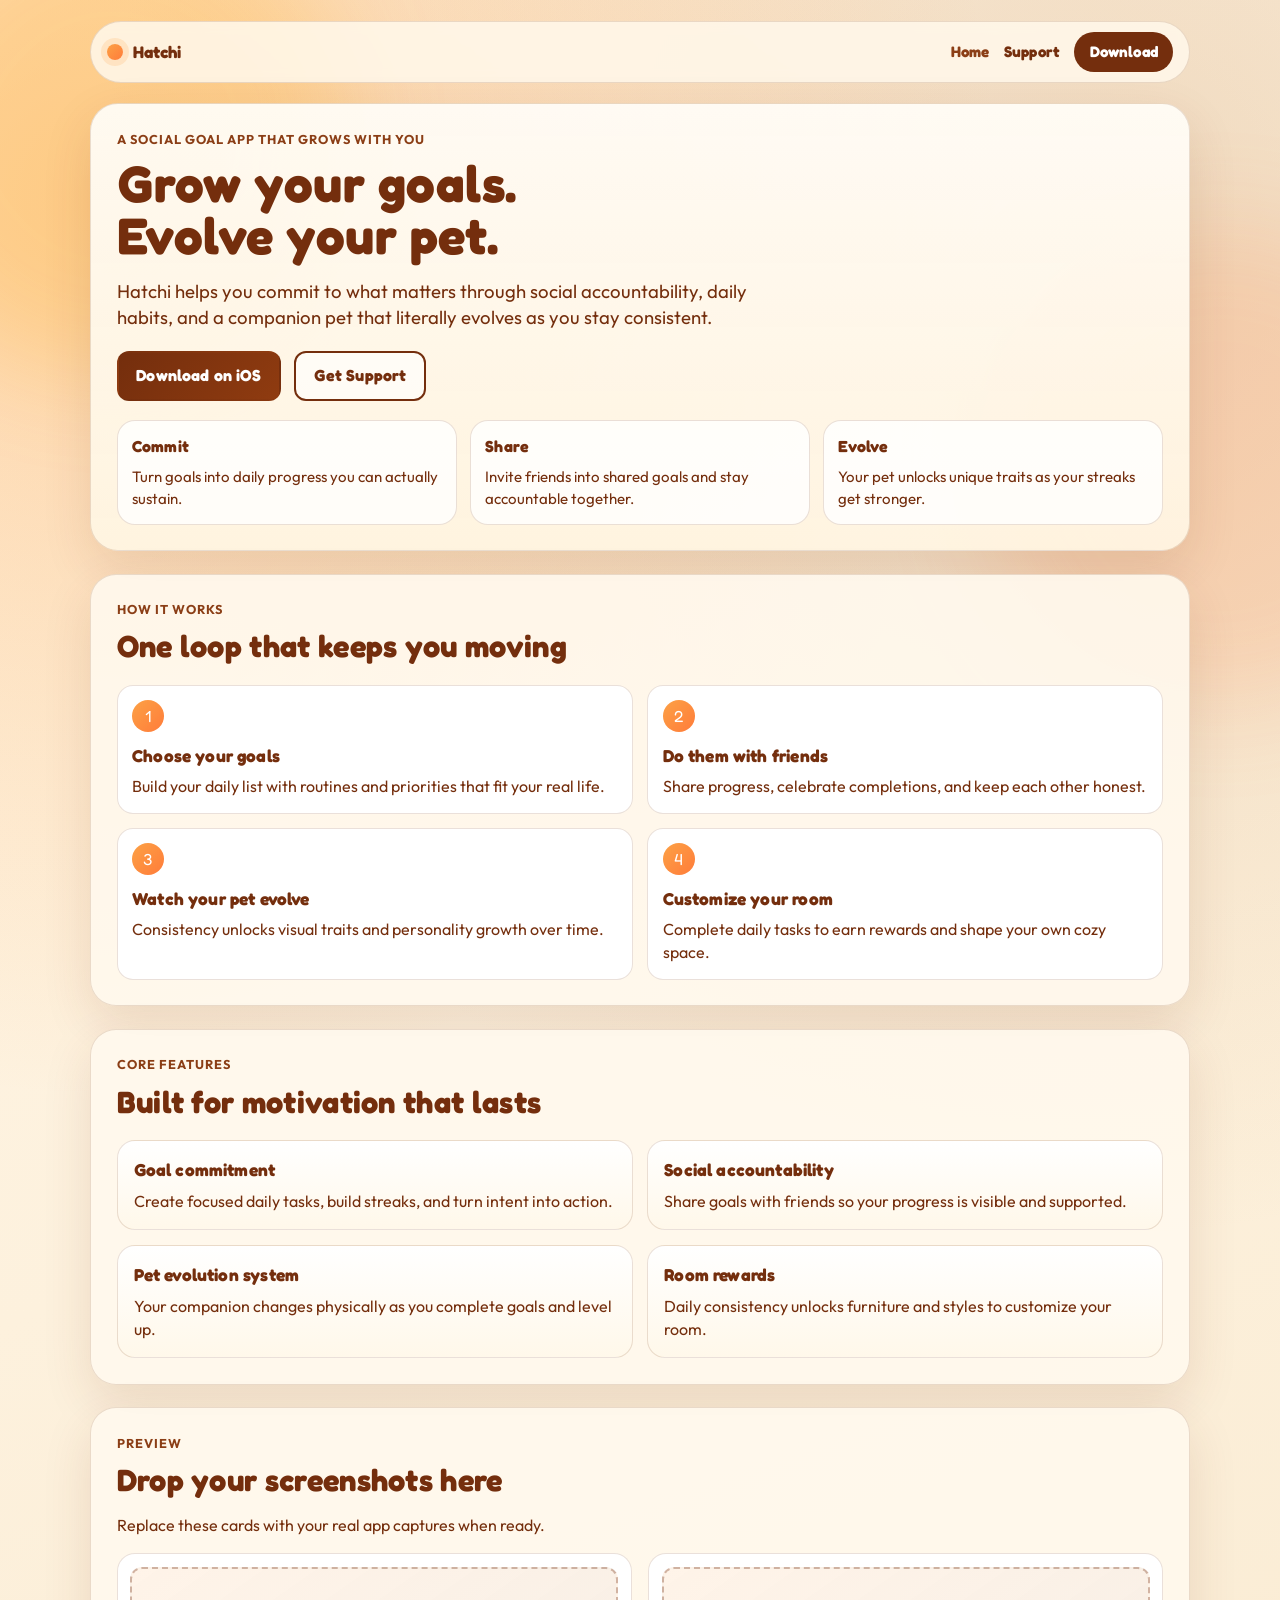
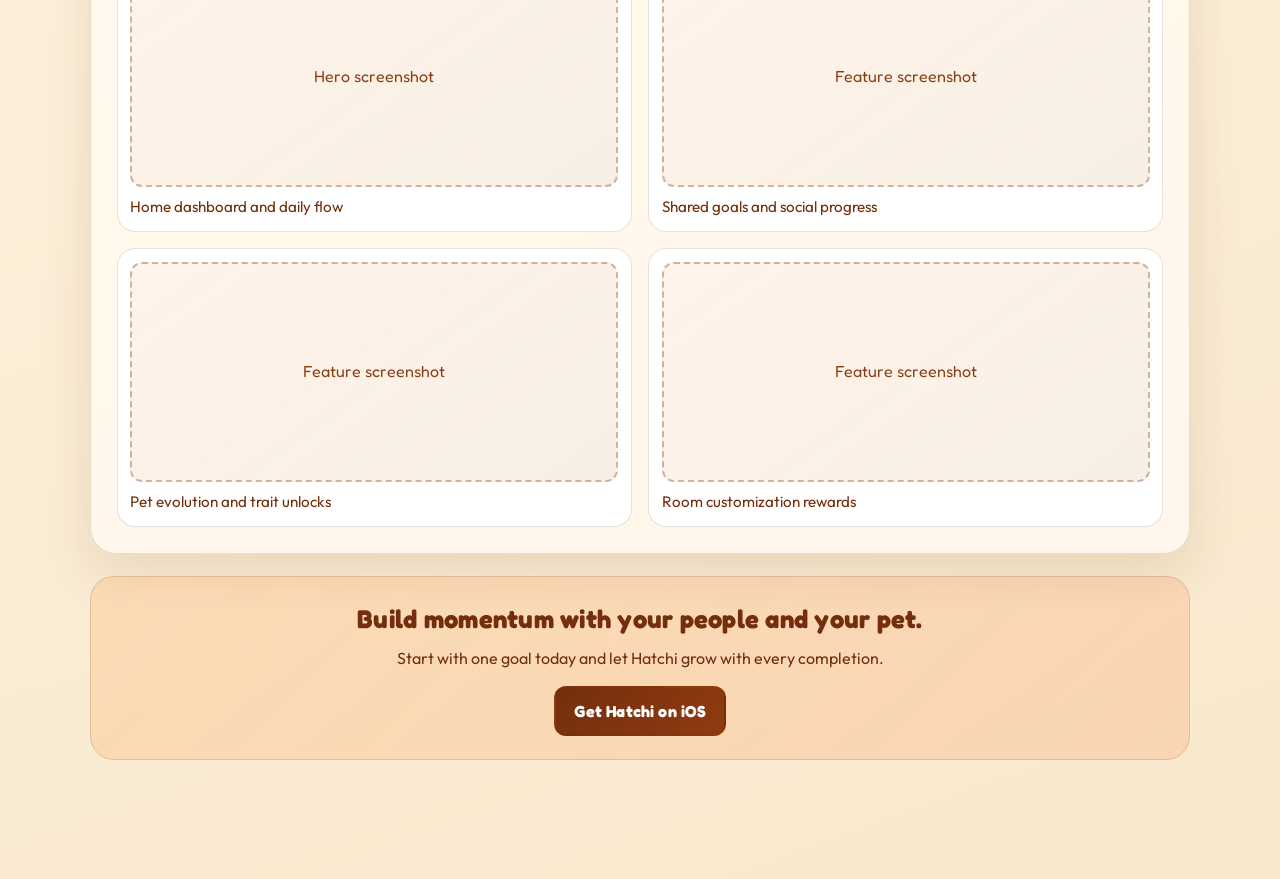
==== hatchi/index.html @ 32c26a91 "Add Hatchi marketing website (home + support) under /hatchi" ====
<!DOCTYPE html>
<html lang="en">
<head>
  <meta charset="UTF-8" />
  <meta name="viewport" content="width=device-width, initial-scale=1.0" />
  <title>Hatchi | Grow your goals. Evolve your pet.</title>
  <meta name="description" content="Hatchi is a social, gamified goal app where your pet evolves as you complete your goals with friends." />
  <meta property="og:title" content="Hatchi" />
  <meta property="og:description" content="Commit to your goals, evolve your pet, and grow with your friends." />
  <meta property="og:type" content="website" />
  <meta property="og:image" content="../favicon.svg" />
  <link rel="icon" href="../favicon.svg" type="image/svg+xml" />
  <link rel="preconnect" href="https://fonts.googleapis.com" />
  <link rel="preconnect" href="https://fonts.gstatic.com" crossorigin />
  <link href="https://fonts.googleapis.com/css2?family=Fredoka:wght@600;700&family=Outfit:wght@400;600;700&display=swap" rel="stylesheet" />
  <link rel="stylesheet" href="styles.css" />
</head>
<body>
  <div class="sky-glow sky-glow-a"></div>
  <div class="sky-glow sky-glow-b"></div>

  <header class="site-header reveal">
    <a class="brand" href="./">
      <span class="brand-orb"></span>
      <span>Hatchi</span>
    </a>
    <nav class="site-nav">
      <a href="./" aria-current="page">Home</a>
      <a href="support/">Support</a>
      <a class="nav-cta" href="#download">Download</a>
    </nav>
  </header>

  <main>
    <section class="hero reveal">
      <p class="eyebrow">A social goal app that grows with you</p>
      <h1>Grow your goals. Evolve your pet.</h1>
      <p class="hero-copy">
        Hatchi helps you commit to what matters through social accountability,
        daily habits, and a companion pet that literally evolves as you stay
        consistent.
      </p>
      <div class="hero-actions">
        <a class="btn btn-primary" id="download" href="#" title="Replace with App Store link">
          Download on iOS
        </a>
        <a class="btn btn-secondary" href="support/">Get Support</a>
      </div>
      <div class="hero-stat-grid">
        <article class="hero-stat">
          <h3>Commit</h3>
          <p>Turn goals into daily progress you can actually sustain.</p>
        </article>
        <article class="hero-stat">
          <h3>Share</h3>
          <p>Invite friends into shared goals and stay accountable together.</p>
        </article>
        <article class="hero-stat">
          <h3>Evolve</h3>
          <p>Your pet unlocks unique traits as your streaks get stronger.</p>
        </article>
      </div>
    </section>

    <section class="section reveal" id="how-it-works">
      <div class="section-heading">
        <p class="eyebrow">How it works</p>
        <h2>One loop that keeps you moving</h2>
      </div>
      <div class="timeline">
        <article>
          <span>1</span>
          <h3>Choose your goals</h3>
          <p>Build your daily list with routines and priorities that fit your real life.</p>
        </article>
        <article>
          <span>2</span>
          <h3>Do them with friends</h3>
          <p>Share progress, celebrate completions, and keep each other honest.</p>
        </article>
        <article>
          <span>3</span>
          <h3>Watch your pet evolve</h3>
          <p>Consistency unlocks visual traits and personality growth over time.</p>
        </article>
        <article>
          <span>4</span>
          <h3>Customize your room</h3>
          <p>Complete daily tasks to earn rewards and shape your own cozy space.</p>
        </article>
      </div>
    </section>

    <section class="section reveal" id="features">
      <div class="section-heading">
        <p class="eyebrow">Core features</p>
        <h2>Built for motivation that lasts</h2>
      </div>
      <div class="feature-grid">
        <article class="feature-card">
          <h3>Goal commitment</h3>
          <p>Create focused daily tasks, build streaks, and turn intent into action.</p>
        </article>
        <article class="feature-card">
          <h3>Social accountability</h3>
          <p>Share goals with friends so your progress is visible and supported.</p>
        </article>
        <article class="feature-card">
          <h3>Pet evolution system</h3>
          <p>Your companion changes physically as you complete goals and level up.</p>
        </article>
        <article class="feature-card">
          <h3>Room rewards</h3>
          <p>Daily consistency unlocks furniture and styles to customize your room.</p>
        </article>
      </div>
    </section>

    <section class="section reveal" id="screenshots">
      <div class="section-heading">
        <p class="eyebrow">Preview</p>
        <h2>Drop your screenshots here</h2>
      </div>
      <p class="section-intro">
        Replace these cards with your real app captures when ready.
      </p>
      <div class="gallery-grid">
        <figure class="shot-card">
          <div class="shot-placeholder">Hero screenshot</div>
          <figcaption>Home dashboard and daily flow</figcaption>
        </figure>
        <figure class="shot-card">
          <div class="shot-placeholder">Feature screenshot</div>
          <figcaption>Shared goals and social progress</figcaption>
        </figure>
        <figure class="shot-card">
          <div class="shot-placeholder">Feature screenshot</div>
          <figcaption>Pet evolution and trait unlocks</figcaption>
        </figure>
        <figure class="shot-card">
          <div class="shot-placeholder">Feature screenshot</div>
          <figcaption>Room customization rewards</figcaption>
        </figure>
      </div>
    </section>

    <section class="final-cta reveal">
      <h2>Build momentum with your people and your pet.</h2>
      <p>Start with one goal today and let Hatchi grow with every completion.</p>
      <a class="btn btn-primary" href="#" title="Replace with App Store link">Get Hatchi on iOS</a>
    </section>
  </main>

  <footer class="site-footer reveal">
    <p>Hatchi</p>
    <nav>
      <a href="support/">Support</a>
      <a href="#" title="Replace with privacy policy URL">Privacy</a>
      <a href="#" title="Replace with terms URL">Terms</a>
    </nav>
  </footer>

  <script src="script.js"></script>
</body>
</html>
---- hatchi/styles.css ----
:root {
  --ink: #742e0d;
  --ink-soft: #8b3e16;
  --cream: #f5eedc;
  --sand: #fff8ea;
  --honey: #d4a574;
  --sun: #fca145;
  --ember: #ff7c3a;
  --card-shadow: 0 18px 50px rgba(116, 46, 13, 0.12);
  --line: rgba(116, 46, 13, 0.15);
}

* {
  box-sizing: border-box;
}

html,
body {
  margin: 0;
  padding: 0;
  min-height: 100%;
}

body {
  font-family: "Outfit", "Segoe UI", sans-serif;
  color: var(--ink);
  background:
    radial-gradient(circle at 8% 8%, rgba(252, 161, 69, 0.4), transparent 35%),
    radial-gradient(circle at 85% 10%, rgba(212, 165, 116, 0.35), transparent 40%),
    linear-gradient(160deg, #fff6e8 0%, #fdf1dd 45%, #f8e8cd 100%);
  line-height: 1.45;
  overflow-x: hidden;
}

h1,
h2,
h3,
.brand,
.btn,
.site-nav a {
  font-family: "Fredoka", "Trebuchet MS", sans-serif;
  font-weight: 700;
  letter-spacing: 0.01em;
}

a {
  color: inherit;
}

.sky-glow {
  position: fixed;
  width: 42vw;
  max-width: 480px;
  aspect-ratio: 1 / 1;
  border-radius: 999px;
  pointer-events: none;
  z-index: -1;
  filter: blur(50px);
  opacity: 0.5;
}

.sky-glow-a {
  top: -8vw;
  left: -10vw;
  background: rgba(255, 166, 0, 0.4);
}

.sky-glow-b {
  top: 25vh;
  right: -14vw;
  background: rgba(255, 124, 58, 0.33);
}

.site-header {
  width: min(1100px, 92vw);
  margin: 1.3rem auto 0;
  padding: 0.65rem 1rem;
  border: 1px solid var(--line);
  border-radius: 999px;
  display: flex;
  justify-content: space-between;
  align-items: center;
  background: rgba(255, 248, 234, 0.88);
  backdrop-filter: blur(6px);
}

.brand {
  display: inline-flex;
  align-items: center;
  gap: 0.6rem;
  text-decoration: none;
  font-size: 1.05rem;
}

.brand-orb {
  width: 1rem;
  height: 1rem;
  border-radius: 999px;
  background: linear-gradient(135deg, var(--sun), var(--ember));
  box-shadow: 0 0 0 6px rgba(252, 161, 69, 0.18);
}

.site-nav {
  display: inline-flex;
  align-items: center;
  gap: 0.9rem;
}

.site-nav a {
  text-decoration: none;
  font-size: 0.95rem;
}

.site-nav a[aria-current="page"] {
  color: var(--ink-soft);
}

.nav-cta {
  background: var(--ink);
  color: #fff;
  padding: 0.55rem 0.95rem;
  border-radius: 999px;
}

main {
  width: min(1100px, 92vw);
  margin: 1.25rem auto 3rem;
}

.hero {
  background: linear-gradient(180deg, rgba(255, 252, 246, 0.95), rgba(255, 245, 226, 0.92));
  border: 1px solid var(--line);
  border-radius: 28px;
  box-shadow: var(--card-shadow);
  padding: clamp(1.5rem, 2vw, 2.2rem);
}

.eyebrow {
  margin: 0;
  text-transform: uppercase;
  letter-spacing: 0.08em;
  font-size: 0.8rem;
  color: var(--ink-soft);
  font-weight: 700;
}

h1 {
  margin: 0.55rem 0 0;
  font-size: clamp(2rem, 4vw, 3.6rem);
  line-height: 1.02;
  max-width: 16ch;
}

.hero-copy {
  margin: 1rem 0 0;
  font-size: clamp(1rem, 1.45vw, 1.18rem);
  max-width: 56ch;
}

.hero-actions {
  margin-top: 1.2rem;
  display: flex;
  flex-wrap: wrap;
  gap: 0.8rem;
}

.btn {
  text-decoration: none;
  border-radius: 12px;
  padding: 0.72rem 1.1rem;
  display: inline-flex;
  align-items: center;
  justify-content: center;
  border: 2px solid transparent;
}

.btn-primary {
  color: #fff;
  background: linear-gradient(130deg, var(--ink), #8f3b10);
}

.btn-primary:hover,
.btn-primary:focus-visible {
  transform: translateY(-1px);
}

.btn-secondary {
  border-color: var(--ink);
  background: rgba(255, 255, 255, 0.62);
}

.hero-stat-grid {
  margin-top: 1.2rem;
  display: grid;
  grid-template-columns: repeat(3, minmax(0, 1fr));
  gap: 0.8rem;
}

.hero-stat {
  border: 1px solid var(--line);
  border-radius: 18px;
  background: rgba(255, 255, 255, 0.82);
  padding: 0.9rem;
}

.hero-stat h3 {
  margin: 0;
  font-size: 1rem;
}

.hero-stat p {
  margin: 0.45rem 0 0;
  font-size: 0.94rem;
}

.section {
  margin-top: 1.4rem;
  border: 1px solid var(--line);
  border-radius: 26px;
  background: rgba(255, 249, 238, 0.9);
  box-shadow: var(--card-shadow);
  padding: clamp(1.3rem, 2vw, 2rem);
}

.section-heading h2 {
  margin: 0.35rem 0 0;
  font-size: clamp(1.4rem, 2.4vw, 2.3rem);
}

.timeline {
  margin-top: 1rem;
  display: grid;
  grid-template-columns: repeat(2, minmax(0, 1fr));
  gap: 0.9rem;
}

.timeline article {
  border-radius: 16px;
  border: 1px solid var(--line);
  background: #fff;
  padding: 0.9rem;
}

.timeline span {
  width: 2rem;
  height: 2rem;
  border-radius: 999px;
  background: linear-gradient(135deg, var(--sun), var(--ember));
  color: #fff;
  font-family: "Fredoka", "Trebuchet MS", sans-serif;
  display: inline-flex;
  align-items: center;
  justify-content: center;
}

.timeline h3 {
  margin: 0.65rem 0 0;
  font-size: 1.08rem;
}

.timeline p {
  margin: 0.45rem 0 0;
}

.feature-grid {
  margin-top: 1rem;
  display: grid;
  grid-template-columns: repeat(2, minmax(0, 1fr));
  gap: 0.9rem;
}

.feature-card {
  border: 1px solid var(--line);
  border-radius: 18px;
  background: linear-gradient(180deg, #fff, #fff8ea);
  padding: 1rem;
}

.feature-card h3 {
  margin: 0;
  font-size: 1.08rem;
}

.feature-card p {
  margin: 0.5rem 0 0;
}

.section-intro {
  margin: 0.7rem 0 0;
}

.gallery-grid {
  margin-top: 1rem;
  display: grid;
  grid-template-columns: repeat(2, minmax(0, 1fr));
  gap: 1rem;
}

.shot-card {
  margin: 0;
  border: 1px solid var(--line);
  border-radius: 18px;
  padding: 0.8rem;
  background: #fff;
}

.shot-placeholder {
  min-height: 220px;
  border-radius: 12px;
  border: 2px dashed rgba(116, 46, 13, 0.32);
  display: grid;
  place-items: center;
  font-family: "Fredoka", "Trebuchet MS", sans-serif;
  color: var(--ink-soft);
  background: linear-gradient(145deg, rgba(252, 161, 69, 0.12), rgba(212, 165, 116, 0.18));
}

.shot-card figcaption {
  margin-top: 0.6rem;
  font-size: 0.95rem;
}

.final-cta {
  margin-top: 1.4rem;
  border: 1px solid var(--line);
  border-radius: 24px;
  padding: 1.4rem;
  background: linear-gradient(135deg, rgba(252, 161, 69, 0.22), rgba(255, 124, 58, 0.18));
  text-align: center;
}

.final-cta h2 {
  margin: 0;
  font-size: clamp(1.35rem, 2vw, 2.2rem);
}

.final-cta p {
  margin: 0.65rem auto 1rem;
  max-width: 60ch;
}

.site-footer {
  width: min(1100px, 92vw);
  margin: 0 auto 2rem;
  border-top: 1px solid var(--line);
  padding-top: 0.9rem;
  display: flex;
  justify-content: space-between;
  align-items: center;
  gap: 1rem;
  flex-wrap: wrap;
}

.site-footer p {
  margin: 0;
  font-family: "Fredoka", "Trebuchet MS", sans-serif;
}

.site-footer nav {
  display: inline-flex;
  gap: 0.9rem;
  flex-wrap: wrap;
}

.site-footer nav a {
  text-decoration: none;
  border-bottom: 1px solid transparent;
}

.site-footer nav a:hover,
.site-footer nav a:focus-visible {
  border-bottom-color: var(--ink);
}

.support-main {
  width: min(1100px, 92vw);
  margin: 1.25rem auto 3rem;
}

.support-hero {
  margin-bottom: 1.25rem;
}

.support-contact-grid {
  margin-top: 1rem;
  display: grid;
  grid-template-columns: repeat(2, minmax(0, 1fr));
  gap: 0.9rem;
}

.support-contact-grid article {
  border: 1px solid var(--line);
  border-radius: 16px;
  background: #fff;
  padding: 0.95rem;
}

.support-contact-grid h2 {
  margin: 0;
  font-size: 1.1rem;
}

.support-contact-grid p {
  margin: 0.55rem 0 0;
}

.faq-list {
  margin-top: 1rem;
  display: grid;
  gap: 0.8rem;
}

.faq-list details {
  border: 1px solid var(--line);
  border-radius: 14px;
  background: #fff;
  padding: 0.75rem 0.9rem;
}

.faq-list summary {
  cursor: pointer;
  font-family: "Fredoka", "Trebuchet MS", sans-serif;
}

.faq-list p {
  margin: 0.7rem 0 0;
}

.reveal {
  opacity: 0;
  transform: translateY(16px);
  transition: opacity 420ms ease, transform 420ms ease;
}

.reveal.in-view {
  opacity: 1;
  transform: translateY(0);
}

@media (max-width: 960px) {
  .hero-stat-grid,
  .timeline,
  .feature-grid,
  .gallery-grid,
  .support-contact-grid {
    grid-template-columns: 1fr;
  }

  .site-header {
    border-radius: 20px;
    flex-direction: column;
    align-items: flex-start;
    gap: 0.7rem;
  }

  .site-nav {
    flex-wrap: wrap;
  }
}

@media (max-width: 540px) {
  .site-nav a {
    font-size: 0.9rem;
  }

  .btn {
    width: 100%;
  }

  .shot-placeholder {
    min-height: 180px;
  }
}
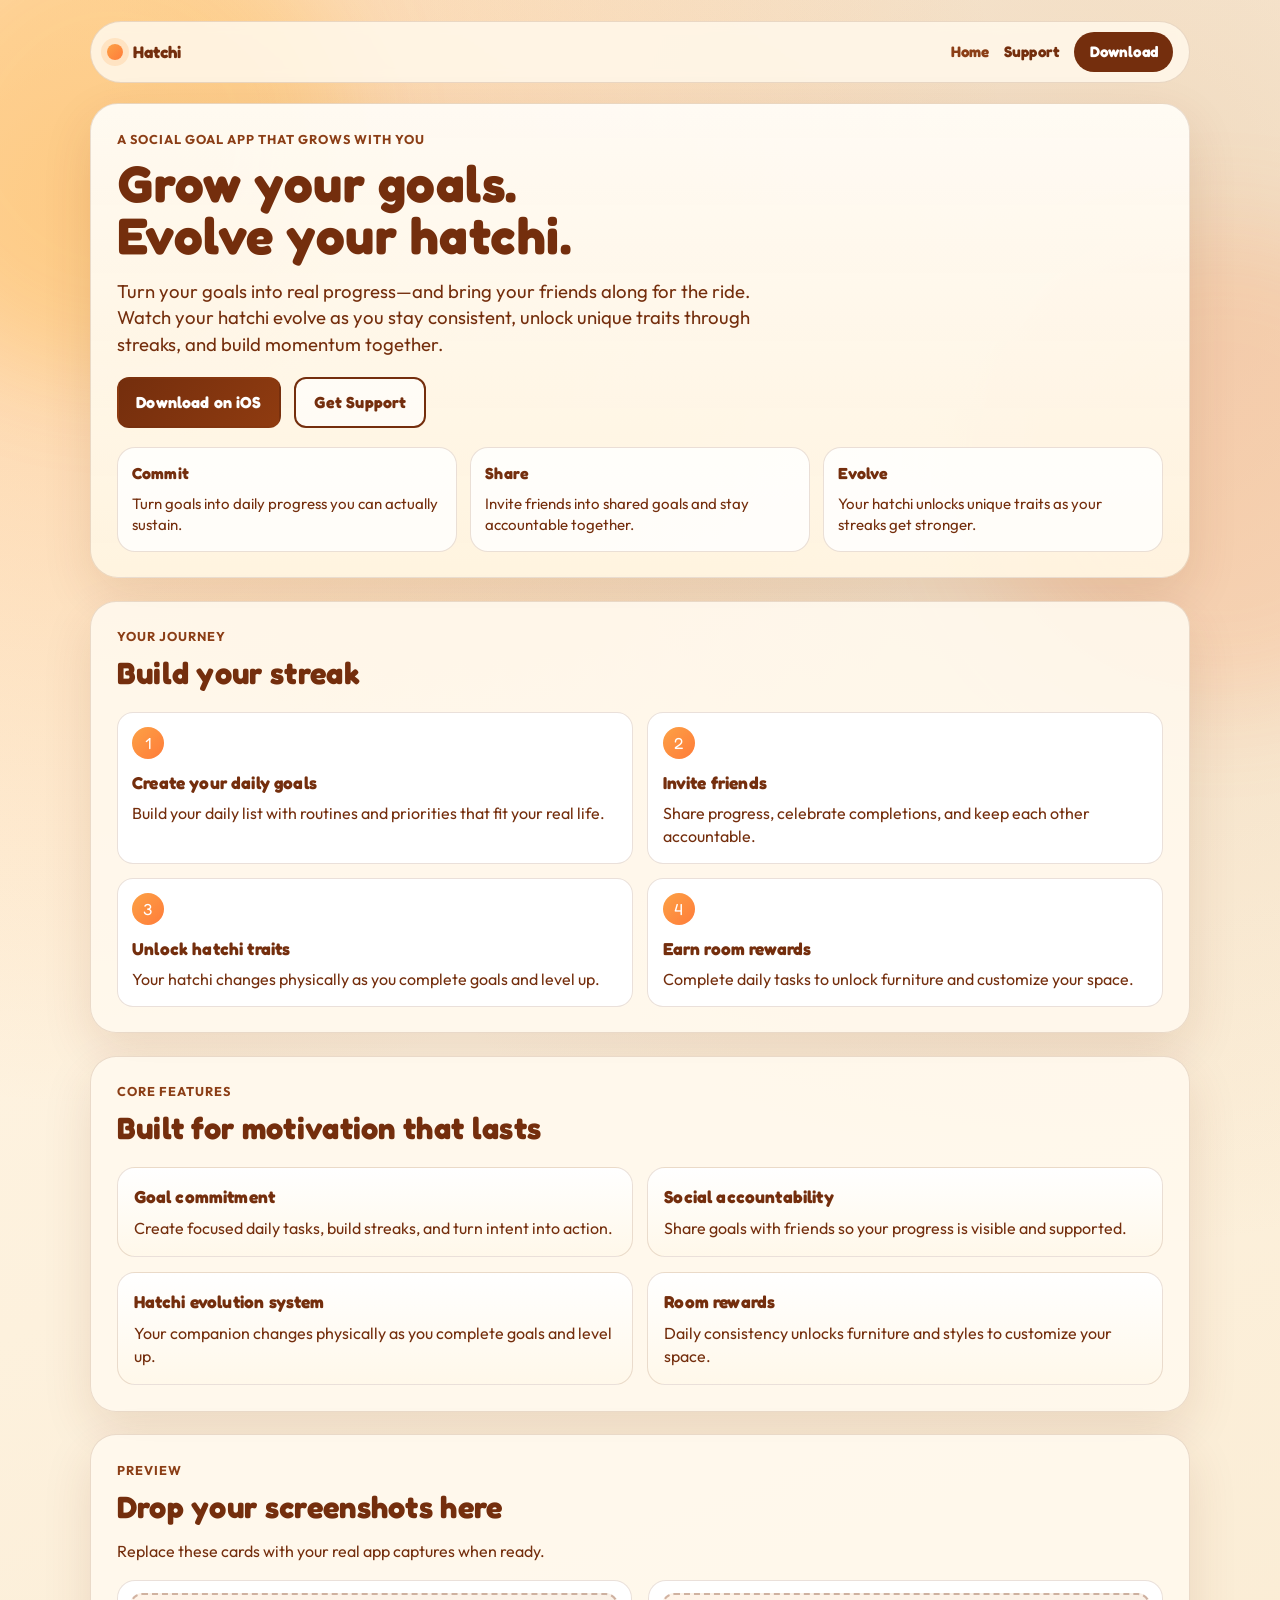
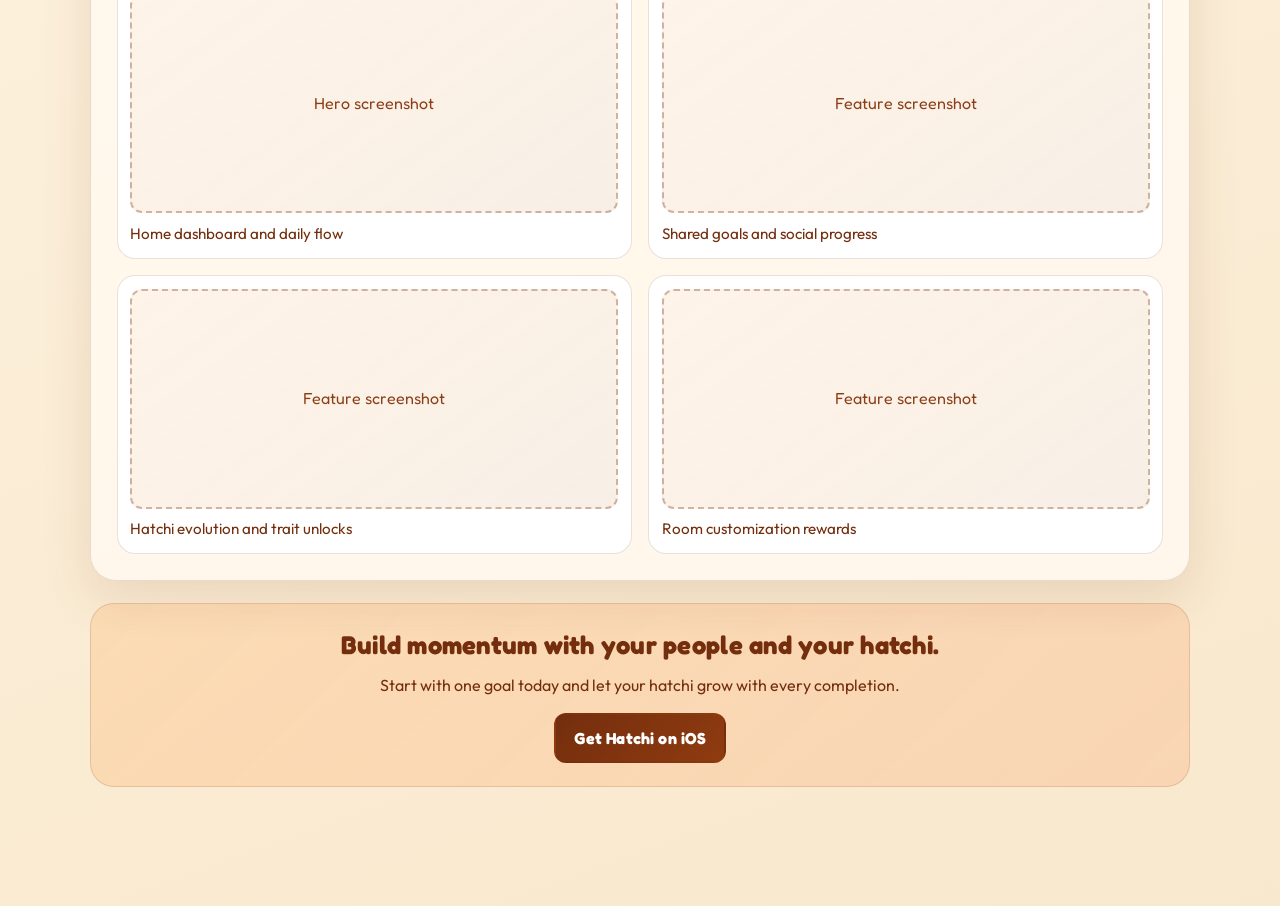
==== commit 672eb3eb: "Update homepage: "Your journey" section, refined copy, hatchi terminology" ====
--- a/hatchi/index.html
+++ b/hatchi/index.html
@@ -3,10 +3,10 @@
 <head>
   <meta charset="UTF-8" />
   <meta name="viewport" content="width=device-width, initial-scale=1.0" />
-  <title>Hatchi | Grow your goals. Evolve your pet.</title>
-  <meta name="description" content="Hatchi is a social, gamified goal app where your pet evolves as you complete your goals with friends." />
+  <title>Hatchi | Grow your goals. Evolve your hatchi.</title>
+  <meta name="description" content="Turn your goals into real progress—and bring your friends along for the ride. Watch your hatchi evolve as you stay consistent." />
   <meta property="og:title" content="Hatchi" />
-  <meta property="og:description" content="Commit to your goals, evolve your pet, and grow with your friends." />
+  <meta property="og:description" content="Your hatchi grows when you do. Commit to daily goals, share with friends, and unlock unique traits through consistency." />
   <meta property="og:type" content="website" />
   <meta property="og:image" content="../favicon.svg" />
   <link rel="icon" href="../favicon.svg" type="image/svg+xml" />
@@ -34,11 +34,9 @@
   <main>
     <section class="hero reveal">
       <p class="eyebrow">A social goal app that grows with you</p>
-      <h1>Grow your goals. Evolve your pet.</h1>
+      <h1>Grow your goals. Evolve your hatchi.</h1>
       <p class="hero-copy">
-        Hatchi helps you commit to what matters through social accountability,
-        daily habits, and a companion pet that literally evolves as you stay
-        consistent.
+        Turn your goals into real progress—and bring your friends along for the ride. Watch your hatchi evolve as you stay consistent, unlock unique traits through streaks, and build momentum together.
       </p>
       <div class="hero-actions">
         <a class="btn btn-primary" id="download" href="#" title="Replace with App Store link">
@@ -57,36 +55,36 @@
         </article>
         <article class="hero-stat">
           <h3>Evolve</h3>
-          <p>Your pet unlocks unique traits as your streaks get stronger.</p>
+          <p>Your hatchi unlocks unique traits as your streaks get stronger.</p>
         </article>
       </div>
     </section>
 
-    <section class="section reveal" id="how-it-works">
+    <section class="section reveal" id="your-journey">
       <div class="section-heading">
-        <p class="eyebrow">How it works</p>
-        <h2>One loop that keeps you moving</h2>
+        <p class="eyebrow">Your journey</p>
+        <h2>Build your streak</h2>
       </div>
       <div class="timeline">
         <article>
           <span>1</span>
-          <h3>Choose your goals</h3>
+          <h3>Create your daily goals</h3>
           <p>Build your daily list with routines and priorities that fit your real life.</p>
         </article>
         <article>
           <span>2</span>
-          <h3>Do them with friends</h3>
-          <p>Share progress, celebrate completions, and keep each other honest.</p>
+          <h3>Invite friends</h3>
+          <p>Share progress, celebrate completions, and keep each other accountable.</p>
         </article>
         <article>
           <span>3</span>
-          <h3>Watch your pet evolve</h3>
-          <p>Consistency unlocks visual traits and personality growth over time.</p>
+          <h3>Unlock hatchi traits</h3>
+          <p>Your hatchi changes physically as you complete goals and level up.</p>
         </article>
         <article>
           <span>4</span>
-          <h3>Customize your room</h3>
-          <p>Complete daily tasks to earn rewards and shape your own cozy space.</p>
+          <h3>Earn room rewards</h3>
+          <p>Complete daily tasks to unlock furniture and customize your space.</p>
         </article>
       </div>
     </section>
@@ -106,12 +104,12 @@
           <p>Share goals with friends so your progress is visible and supported.</p>
         </article>
         <article class="feature-card">
-          <h3>Pet evolution system</h3>
+          <h3>Hatchi evolution system</h3>
           <p>Your companion changes physically as you complete goals and level up.</p>
         </article>
         <article class="feature-card">
           <h3>Room rewards</h3>
-          <p>Daily consistency unlocks furniture and styles to customize your room.</p>
+          <p>Daily consistency unlocks furniture and styles to customize your space.</p>
         </article>
       </div>
     </section>
@@ -135,7 +133,7 @@
         </figure>
         <figure class="shot-card">
           <div class="shot-placeholder">Feature screenshot</div>
-          <figcaption>Pet evolution and trait unlocks</figcaption>
+          <figcaption>Hatchi evolution and trait unlocks</figcaption>
         </figure>
         <figure class="shot-card">
           <div class="shot-placeholder">Feature screenshot</div>
@@ -145,8 +143,8 @@
     </section>
 
     <section class="final-cta reveal">
-      <h2>Build momentum with your people and your pet.</h2>
-      <p>Start with one goal today and let Hatchi grow with every completion.</p>
+      <h2>Build momentum with your people and your hatchi.</h2>
+      <p>Start with one goal today and let your hatchi grow with every completion.</p>
       <a class="btn btn-primary" href="#" title="Replace with App Store link">Get Hatchi on iOS</a>
     </section>
   </main>
